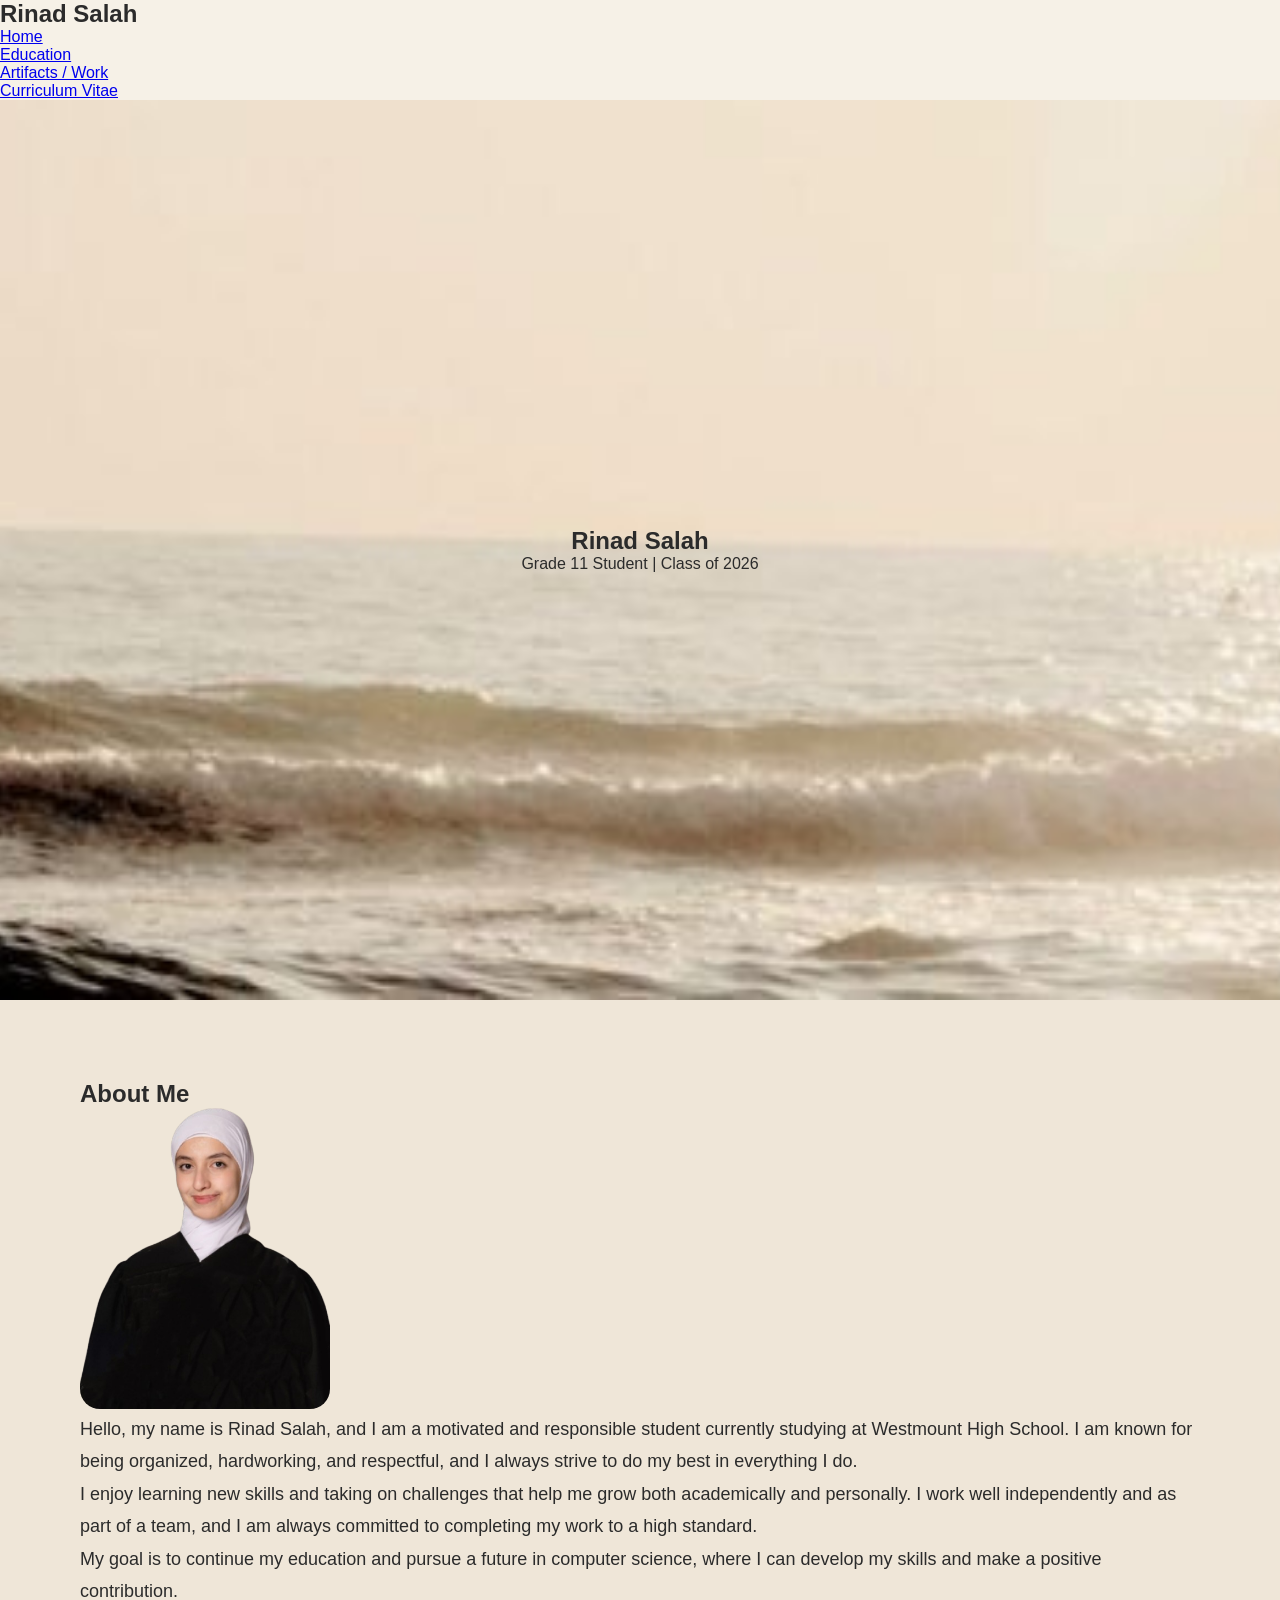
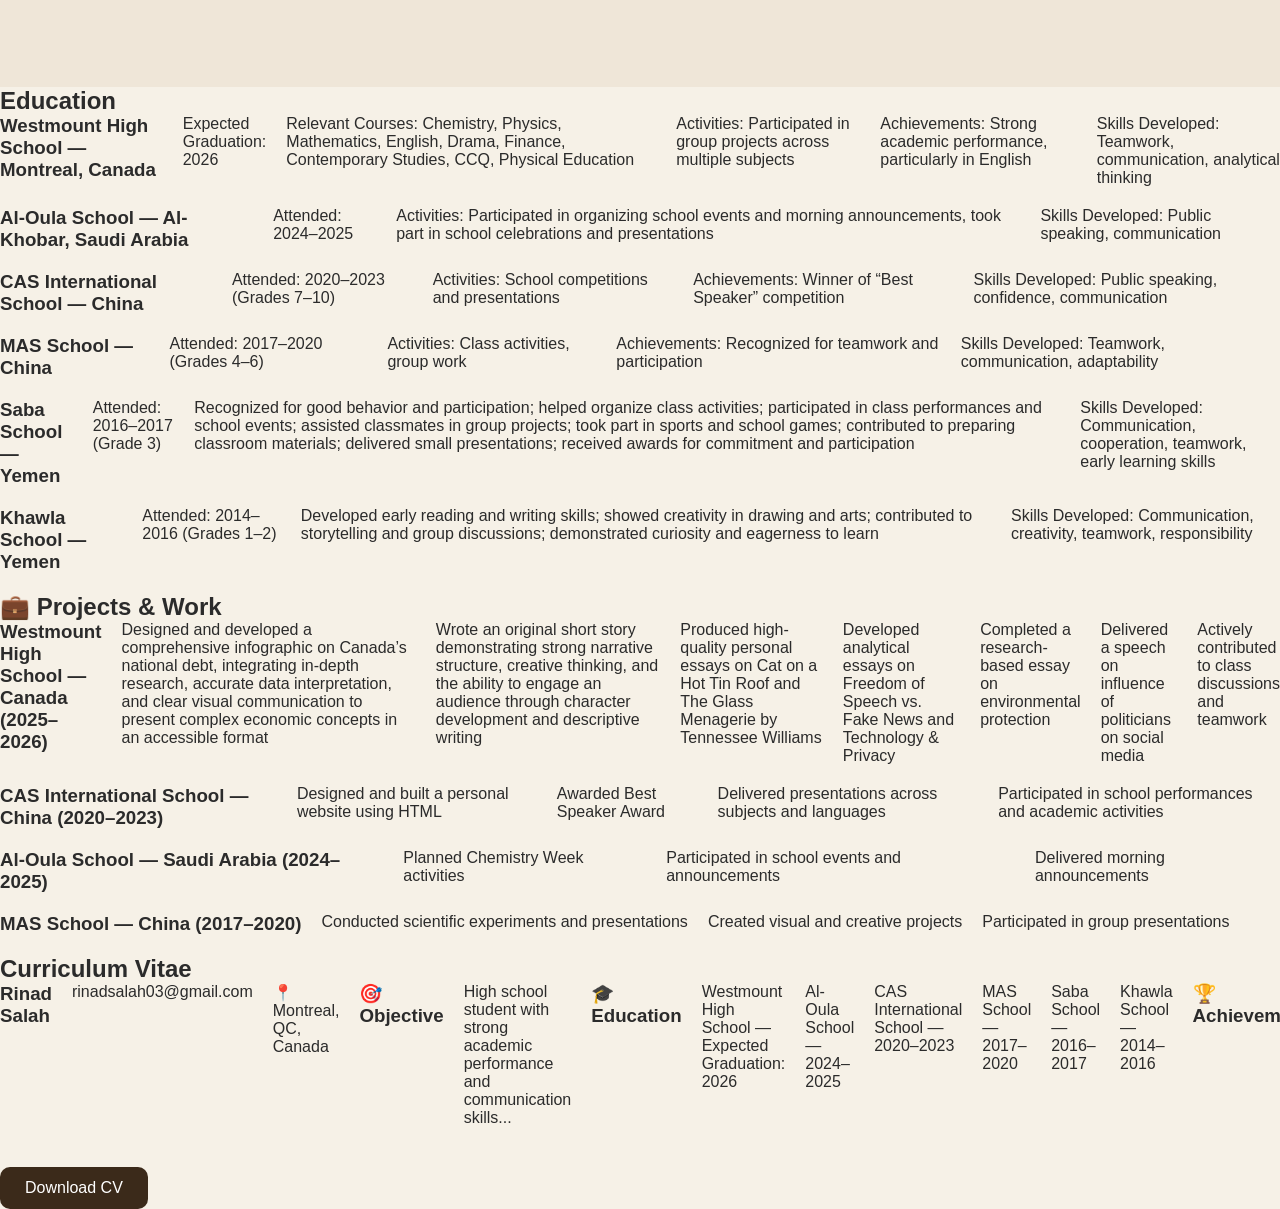
==== index.html @ b1559e82 "Update index.html" ====
<!DOCTYPE html>
<html lang="en">
<head>
<meta charset="UTF-8">
<meta name="viewport" content="width=device-width, initial-scale=1.0">
<title>Rinad Salah Portfolio</title>

<link rel="stylesheet" href="style.css">
<link href="https://unpkg.com/aos@2.3.1/dist/aos.css" rel="stylesheet">
</head>

<body>

<!-- NAV -->
<header class="nav">
<h2>Rinad Salah</h2>
<ul>
<li><a href="#home">Home</a></li>
<li><a href="#education">Education</a></li>
<li><a href="#work">Artifacts / Work</a></li>
<li><a href="#cv">Curriculum Vitae</a></li>
</ul>
</header>

<!-- HERO -->
<section id="home" class="hero">
<img src="banner.jpg" class="banner">

<div class="hero-text">
<h1>Rinad Salah</h1>
<p>Grade 11 Student | Class of 2026</p>
</div>
</section>

<!-- ABOUT -->
<section class="about" data-aos="fade-up">

<h2>About Me</h2>

<div class="about-box">

<img src="Mypic1.png" class="profile">

<div class="about-text">

<p>
Hello, my name is Rinad Salah, and I am a motivated and responsible student currently studying at Westmount High School. I am known for being organized, hardworking, and respectful, and I always strive to do my best in everything I do.
</p>

<p>
I enjoy learning new skills and taking on challenges that help me grow both academically and personally. I work well independently and as part of a team, and I am always committed to completing my work to a high standard.
</p>

<p>
My goal is to continue my education and pursue a future in computer science, where I can develop my skills and make a positive contribution.
</p>

</div>
</div>
</section>

<!-- EDUCATION (FULL CONTENT) -->
<section id="education" class="section" data-aos="fade-up">
<h2>Education</h2>

<div class="card">
<h3>Westmount High School — Montreal, Canada</h3>
<p>Expected Graduation: 2026</p>
<p>Relevant Courses: Chemistry, Physics, Mathematics, English, Drama, Finance, Contemporary Studies, CCQ, Physical Education</p>
<p>Activities: Participated in group projects across multiple subjects</p>
<p>Achievements: Strong academic performance, particularly in English</p>
<p>Skills Developed: Teamwork, communication, analytical thinking</p>
</div>

<div class="card">
<h3>Al-Oula School — Al-Khobar, Saudi Arabia</h3>
<p>Attended: 2024–2025</p>
<p>Activities: Participated in organizing school events and morning announcements, took part in school celebrations and presentations</p>
<p>Skills Developed: Public speaking, communication</p>
</div>

<div class="card">
<h3>CAS International School — China</h3>
<p>Attended: 2020–2023 (Grades 7–10)</p>
<p>Activities: School competitions and presentations</p>
<p>Achievements: Winner of “Best Speaker” competition</p>
<p>Skills Developed: Public speaking, confidence, communication</p>
</div>

<div class="card">
<h3>MAS School — China</h3>
<p>Attended: 2017–2020 (Grades 4–6)</p>
<p>Activities: Class activities, group work</p>
<p>Achievements: Recognized for teamwork and participation</p>
<p>Skills Developed: Teamwork, communication, adaptability</p>
</div>

<div class="card">
<h3>Saba School — Yemen</h3>
<p>Attended: 2016–2017 (Grade 3)</p>
<p>
Recognized for good behavior and participation; helped organize class activities; participated in class performances and school events; assisted classmates in group projects; took part in sports and school games; contributed to preparing classroom materials; delivered small presentations; received awards for commitment and participation
</p>
<p>Skills Developed: Communication, cooperation, teamwork, early learning skills</p>
</div>

<div class="card">
<h3>Khawla School — Yemen</h3>
<p>Attended: 2014–2016 (Grades 1–2)</p>
<p>
Developed early reading and writing skills; showed creativity in drawing and arts; contributed to storytelling and group discussions; demonstrated curiosity and eagerness to learn
</p>
<p>Skills Developed: Communication, creativity, teamwork, responsibility</p>
</div>

</section>

<!-- WORK (FULL CONTENT UNTOUCHED) -->
<section id="work" class="section" data-aos="fade-up">
<h2>💼 Projects & Work</h2>

<div class="card">

<h3>Westmount High School — Canada (2025–2026)</h3>
<p>Designed and developed a comprehensive infographic on Canada’s national debt, integrating in-depth research, accurate data interpretation, and clear visual communication to present complex economic concepts in an accessible format</p>
<p>Wrote an original short story demonstrating strong narrative structure, creative thinking, and the ability to engage an audience through character development and descriptive writing</p>
<p>Produced high-quality personal essays on Cat on a Hot Tin Roof and The Glass Menagerie by Tennessee Williams</p>
<p>Developed analytical essays on Freedom of Speech vs. Fake News and Technology & Privacy</p>
<p>Completed a research-based essay on environmental protection</p>
<p>Delivered a speech on influence of politicians on social media</p>
<p>Actively contributed to class discussions and teamwork</p>

</div>

<div class="card">

<h3>CAS International School — China (2020–2023)</h3>
<p>Designed and built a personal website using HTML</p>
<p>Awarded Best Speaker Award</p>
<p>Delivered presentations across subjects and languages</p>
<p>Participated in school performances and academic activities</p>

</div>

<div class="card">

<h3>Al-Oula School — Saudi Arabia (2024–2025)</h3>
<p>Planned Chemistry Week activities</p>
<p>Participated in school events and announcements</p>
<p>Delivered morning announcements</p>

</div>

<div class="card">

<h3>MAS School — China (2017–2020)</h3>
<p>Conducted scientific experiments and presentations</p>
<p>Created visual and creative projects</p>
<p>Participated in group presentations</p>

</div>

</section>

<!-- CV (FULL + NOT REMOVED ANYTHING) -->
<section id="cv" class="section" data-aos="fade-up">

<h2>Curriculum Vitae</h2>

<div class="card">

<h3>Rinad Salah</h3>
<p>rinadsalah03@gmail.com</p>
<p>📍 Montreal, QC, Canada</p>

<h3>🎯 Objective</h3>
<p>High school student with strong academic performance and communication skills...</p>

<h3>🎓 Education</h3>
<p>Westmount High School — Expected Graduation: 2026</p>
<p>Al-Oula School — 2024–2025</p>
<p>CAS International School — 2020–2023</p>
<p>MAS School — 2017–2020</p>
<p>Saba School — 2016–2017</p>
<p>Khawla School — 2014–2016</p>

<h3>🏆 Achievements</h3>
<p>Best Speaker Award</p>
<p>Strong academic performance</p>
<p>Accepted into Computer Science program</p>

<h3>💼 Experience & Projects</h3>
<p>Essay writing, website development, school involvement</p>

<h3>🛠 Skills</h3>
<p>Public speaking, writing, HTML, teamwork</p>

<h3>🌍 Languages</h3>
<p>Arabic, English, Chinese</p>

</div>

<a class="btn" href="CV.pdf" download>Download CV</a>

</section>

<script src="https://unpkg.com/aos@2.3.1/dist/aos.js"></script>
<script>AOS.init();</script>

</body>
</html>
---- style.css ----
*{
margin:0;
padding:0;
box-sizing:border-box;
font-family:Arial;
scroll-behavior:smooth;
}

body{
background:#f6f1e7;
color:#2b2b2b;
}

/* NAV */
.navbar{
position:fixed;
width:100%;
display:flex;
justify-content:space-between;
padding:15px 40px;
background:rgba(0,0,0,0.7);
color:white;
z-index:1000;
}

.navbar ul{
display:flex;
gap:25px;
list-style:none;
}

.navbar a{
color:white;
text-decoration:none;
transition:0.3s;
}

.navbar a:hover{
color:#e6c9a8;
}

/* HERO */
.hero{
height:100vh;
position:relative;
}

.banner{
width:100%;
height:100%;
object-fit:cover;
}

.hero-text{
position:absolute;
top:50%;
left:50%;
transform:translate(-50%,-50%);
text-align:center;
}

.name{
font-size:65px;
color:#3b2a1a;
}

/* ABOUT */
.about{
padding:80px;
background:#efe6d8;
}

.about-container{
display:flex;
gap:40px;
align-items:center;
}

.about-text{
line-height:1.8;
font-size:18px;
}

.profile{
width:250px;
border-radius:20px;
}

/* EDUCATION */
.education{
padding:80px;
background:#ffffff;
}

.card{
display:flex;
gap:20px;
margin-bottom:20px;
}

.card img{
width:140px;
}

/* WORK */
.work{
padding:80px;
background:#e7dccb;
}

.project{
background:white;
padding:20px;
margin-bottom:20px;
border-radius:15px;
transition:0.3s;
}

.project:hover{
transform:translateY(-5px);
}

.project a{
display:inline-block;
margin:10px 0;
padding:8px 15px;
background:#b89b7a;
color:white;
text-decoration:none;
border-radius:8px;
}

/* CV */
.cv{
padding:80px;
background:white;
text-align:center;
}

.btn{
display:inline-block;
margin-top:20px;
padding:12px 25px;
background:#3b2a1a;
color:white;
text-decoration:none;
border-radius:10px;
}
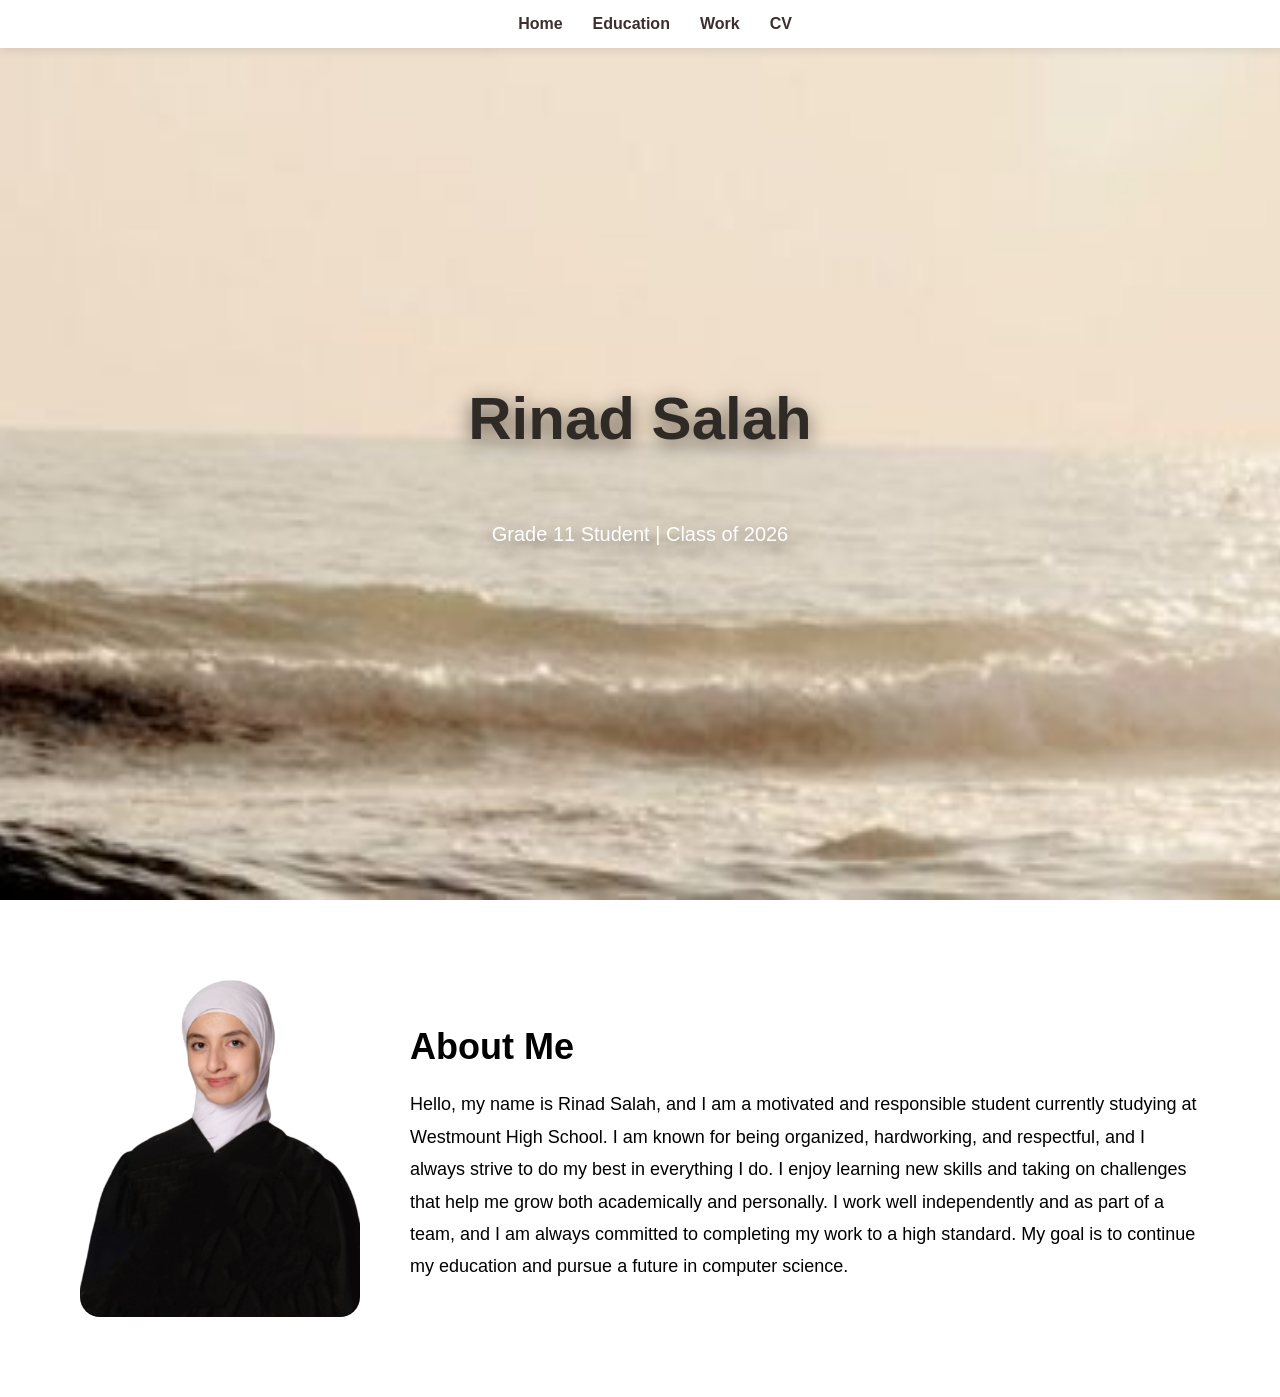
==== commit b5ec693c: "Update index.html" ====
--- a/index.html
+++ b/index.html
@@ -1,211 +1,37 @@
 <!DOCTYPE html>
-<html lang="en">
+<html>
 <head>
-<meta charset="UTF-8">
-<meta name="viewport" content="width=device-width, initial-scale=1.0">
-<title>Rinad Salah Portfolio</title>
-
 <link rel="stylesheet" href="style.css">
-<link href="https://unpkg.com/aos@2.3.1/dist/aos.css" rel="stylesheet">
 </head>
 
 <body>
 
-<!-- NAV -->
-<header class="nav">
-<h2>Rinad Salah</h2>
-<ul>
-<li><a href="#home">Home</a></li>
-<li><a href="#education">Education</a></li>
-<li><a href="#work">Artifacts / Work</a></li>
-<li><a href="#cv">Curriculum Vitae</a></li>
-</ul>
-</header>
+<nav>
+<a href="index.html">Home</a>
+<a href="education.html">Education</a>
+<a href="work.html">Work</a>
+<a href="cv.html">CV</a>
+</nav>
 
-<!-- HERO -->
-<section id="home" class="hero">
-<img src="banner.jpg" class="banner">
-
-<div class="hero-text">
+<section class="hero">
 <h1>Rinad Salah</h1>
 <p>Grade 11 Student | Class of 2026</p>
+</section>
+
+<section class="about">
+<img src="Mypic1.png">
+<div>
+<h2>About Me</h2>
+
+<p>
+Hello, my name is Rinad Salah, and I am a motivated and responsible student currently studying at Westmount High School. I am known for being organized, hardworking, and respectful, and I always strive to do my best in everything I do.
+
+I enjoy learning new skills and taking on challenges that help me grow both academically and personally. I work well independently and as part of a team, and I am always committed to completing my work to a high standard.
+
+My goal is to continue my education and pursue a future in computer science.
+</p>
 </div>
 </section>
 
-<!-- ABOUT -->
-<section class="about" data-aos="fade-up">
-
-<h2>About Me</h2>
-
-<div class="about-box">
-
-<img src="Mypic1.png" class="profile">
-
-<div class="about-text">
-
-<p>
-Hello, my name is Rinad Salah, and I am a motivated and responsible student currently studying at Westmount High School. I am known for being organized, hardworking, and respectful, and I always strive to do my best in everything I do.
-</p>
-
-<p>
-I enjoy learning new skills and taking on challenges that help me grow both academically and personally. I work well independently and as part of a team, and I am always committed to completing my work to a high standard.
-</p>
-
-<p>
-My goal is to continue my education and pursue a future in computer science, where I can develop my skills and make a positive contribution.
-</p>
-
-</div>
-</div>
-</section>
-
-<!-- EDUCATION (FULL CONTENT) -->
-<section id="education" class="section" data-aos="fade-up">
-<h2>Education</h2>
-
-<div class="card">
-<h3>Westmount High School — Montreal, Canada</h3>
-<p>Expected Graduation: 2026</p>
-<p>Relevant Courses: Chemistry, Physics, Mathematics, English, Drama, Finance, Contemporary Studies, CCQ, Physical Education</p>
-<p>Activities: Participated in group projects across multiple subjects</p>
-<p>Achievements: Strong academic performance, particularly in English</p>
-<p>Skills Developed: Teamwork, communication, analytical thinking</p>
-</div>
-
-<div class="card">
-<h3>Al-Oula School — Al-Khobar, Saudi Arabia</h3>
-<p>Attended: 2024–2025</p>
-<p>Activities: Participated in organizing school events and morning announcements, took part in school celebrations and presentations</p>
-<p>Skills Developed: Public speaking, communication</p>
-</div>
-
-<div class="card">
-<h3>CAS International School — China</h3>
-<p>Attended: 2020–2023 (Grades 7–10)</p>
-<p>Activities: School competitions and presentations</p>
-<p>Achievements: Winner of “Best Speaker” competition</p>
-<p>Skills Developed: Public speaking, confidence, communication</p>
-</div>
-
-<div class="card">
-<h3>MAS School — China</h3>
-<p>Attended: 2017–2020 (Grades 4–6)</p>
-<p>Activities: Class activities, group work</p>
-<p>Achievements: Recognized for teamwork and participation</p>
-<p>Skills Developed: Teamwork, communication, adaptability</p>
-</div>
-
-<div class="card">
-<h3>Saba School — Yemen</h3>
-<p>Attended: 2016–2017 (Grade 3)</p>
-<p>
-Recognized for good behavior and participation; helped organize class activities; participated in class performances and school events; assisted classmates in group projects; took part in sports and school games; contributed to preparing classroom materials; delivered small presentations; received awards for commitment and participation
-</p>
-<p>Skills Developed: Communication, cooperation, teamwork, early learning skills</p>
-</div>
-
-<div class="card">
-<h3>Khawla School — Yemen</h3>
-<p>Attended: 2014–2016 (Grades 1–2)</p>
-<p>
-Developed early reading and writing skills; showed creativity in drawing and arts; contributed to storytelling and group discussions; demonstrated curiosity and eagerness to learn
-</p>
-<p>Skills Developed: Communication, creativity, teamwork, responsibility</p>
-</div>
-
-</section>
-
-<!-- WORK (FULL CONTENT UNTOUCHED) -->
-<section id="work" class="section" data-aos="fade-up">
-<h2>💼 Projects & Work</h2>
-
-<div class="card">
-
-<h3>Westmount High School — Canada (2025–2026)</h3>
-<p>Designed and developed a comprehensive infographic on Canada’s national debt, integrating in-depth research, accurate data interpretation, and clear visual communication to present complex economic concepts in an accessible format</p>
-<p>Wrote an original short story demonstrating strong narrative structure, creative thinking, and the ability to engage an audience through character development and descriptive writing</p>
-<p>Produced high-quality personal essays on Cat on a Hot Tin Roof and The Glass Menagerie by Tennessee Williams</p>
-<p>Developed analytical essays on Freedom of Speech vs. Fake News and Technology & Privacy</p>
-<p>Completed a research-based essay on environmental protection</p>
-<p>Delivered a speech on influence of politicians on social media</p>
-<p>Actively contributed to class discussions and teamwork</p>
-
-</div>
-
-<div class="card">
-
-<h3>CAS International School — China (2020–2023)</h3>
-<p>Designed and built a personal website using HTML</p>
-<p>Awarded Best Speaker Award</p>
-<p>Delivered presentations across subjects and languages</p>
-<p>Participated in school performances and academic activities</p>
-
-</div>
-
-<div class="card">
-
-<h3>Al-Oula School — Saudi Arabia (2024–2025)</h3>
-<p>Planned Chemistry Week activities</p>
-<p>Participated in school events and announcements</p>
-<p>Delivered morning announcements</p>
-
-</div>
-
-<div class="card">
-
-<h3>MAS School — China (2017–2020)</h3>
-<p>Conducted scientific experiments and presentations</p>
-<p>Created visual and creative projects</p>
-<p>Participated in group presentations</p>
-
-</div>
-
-</section>
-
-<!-- CV (FULL + NOT REMOVED ANYTHING) -->
-<section id="cv" class="section" data-aos="fade-up">
-
-<h2>Curriculum Vitae</h2>
-
-<div class="card">
-
-<h3>Rinad Salah</h3>
-<p>rinadsalah03@gmail.com</p>
-<p>📍 Montreal, QC, Canada</p>
-
-<h3>🎯 Objective</h3>
-<p>High school student with strong academic performance and communication skills...</p>
-
-<h3>🎓 Education</h3>
-<p>Westmount High School — Expected Graduation: 2026</p>
-<p>Al-Oula School — 2024–2025</p>
-<p>CAS International School — 2020–2023</p>
-<p>MAS School — 2017–2020</p>
-<p>Saba School — 2016–2017</p>
-<p>Khawla School — 2014–2016</p>
-
-<h3>🏆 Achievements</h3>
-<p>Best Speaker Award</p>
-<p>Strong academic performance</p>
-<p>Accepted into Computer Science program</p>
-
-<h3>💼 Experience & Projects</h3>
-<p>Essay writing, website development, school involvement</p>
-
-<h3>🛠 Skills</h3>
-<p>Public speaking, writing, HTML, teamwork</p>
-
-<h3>🌍 Languages</h3>
-<p>Arabic, English, Chinese</p>
-
-</div>
-
-<a class="btn" href="CV.pdf" download>Download CV</a>
-
-</section>
-
-<script src="https://unpkg.com/aos@2.3.1/dist/aos.js"></script>
-<script>AOS.init();</script>
-
 </body>
 </html>
--- a/style.css
+++ b/style.css
@@ -1,148 +1,145 @@
-*{
+body{
 margin:0;
-padding:0;
-box-sizing:border-box;
-font-family:Arial;
+font-family:Poppins, sans-serif;
 scroll-behavior:smooth;
-}
-
-body{
-background:#f6f1e7;
-color:#2b2b2b;
+background:#f8f3ea;
 }
 
 /* NAV */
-.navbar{
+nav{
 position:fixed;
+top:0;
 width:100%;
 display:flex;
-justify-content:space-between;
-padding:15px 40px;
-background:rgba(0,0,0,0.7);
-color:white;
+justify-content:center;
+gap:30px;
+padding:15px;
+background:white;
+box-shadow:0 2px 10px rgba(0,0,0,0.1);
 z-index:1000;
 }
 
-.navbar ul{
-display:flex;
-gap:25px;
-list-style:none;
+nav a{
+text-decoration:none;
+color:#3b2f2f;
+font-weight:600;
 }
 
-.navbar a{
-color:white;
-text-decoration:none;
-transition:0.3s;
+/* HEADINGS */
+h1{
+font-size:60px;
+font-weight:800;
+color:#2f2a26;
+text-align:center;
 }
 
-.navbar a:hover{
-color:#e6c9a8;
+h2{
+font-size:36px;
+font-weight:800;
+margin-bottom:20px;
 }
 
 /* HERO */
 .hero{
 height:100vh;
-position:relative;
+background:url("banner.jpg") center/cover no-repeat;
+display:flex;
+align-items:center;
+justify-content:center;
+flex-direction:column;
+color:white;
+text-shadow:0 5px 20px rgba(0,0,0,0.6);
 }
 
-.banner{
-width:100%;
-height:100%;
-object-fit:cover;
-}
-
-.hero-text{
-position:absolute;
-top:50%;
-left:50%;
-transform:translate(-50%,-50%);
+.hero p{
+font-size:20px;
 text-align:center;
-}
-
-.name{
-font-size:65px;
-color:#3b2a1a;
 }
 
 /* ABOUT */
 .about{
 padding:80px;
-background:#efe6d8;
+display:flex;
+gap:50px;
+align-items:center;
+background:#fff;
 }
 
-.about-container{
-display:flex;
-gap:40px;
-align-items:center;
-}
-
-.about-text{
-line-height:1.8;
-font-size:18px;
-}
-
-.profile{
-width:250px;
+.about img{
+width:280px;
 border-radius:20px;
 }
 
+.about p{
+font-size:18px;
+line-height:1.8;
+}
+
+/* SECTIONS */
+.section{
+padding:120px 80px;
+}
+
+.beige{background:#f3e9dc;}
+.sand{background:#e7d8c9;}
+.white{background:#ffffff;}
+
 /* EDUCATION */
-.education{
-padding:80px;
-background:#ffffff;
+.school{
+background:white;
+padding:20px;
+margin:20px 0;
+border-radius:15px;
+box-shadow:0 5px 15px rgba(0,0,0,0.05);
+}
+
+.school h3{
+font-weight:800;
+}
+
+/* WORK CARDS */
+.grid{
+display:grid;
+grid-template-columns:repeat(auto-fit,minmax(300px,1fr));
+gap:25px;
 }
 
 .card{
-display:flex;
-gap:20px;
-margin-bottom:20px;
+background:white;
+padding:20px;
+border-radius:15px;
+box-shadow:0 5px 15px rgba(0,0,0,0.08);
 }
 
-.card img{
-width:140px;
+.card h3{
+font-weight:800;
 }
 
-/* WORK */
-.work{
-padding:80px;
-background:#e7dccb;
-}
-
-.project{
-background:white;
-padding:20px;
-margin-bottom:20px;
-border-radius:15px;
-transition:0.3s;
-}
-
-.project:hover{
-transform:translateY(-5px);
-}
-
-.project a{
+.card a{
 display:inline-block;
-margin:10px 0;
-padding:8px 15px;
-background:#b89b7a;
+margin-top:10px;
+padding:10px 15px;
+background:#3b2f2f;
 color:white;
+border-radius:8px;
 text-decoration:none;
-border-radius:8px;
 }
 
 /* CV */
-.cv{
-padding:80px;
+.cv-box{
 background:white;
-text-align:center;
+padding:40px;
+border-radius:20px;
+line-height:1.8;
 }
 
 .btn{
 display:inline-block;
 margin-top:20px;
-padding:12px 25px;
-background:#3b2a1a;
+padding:12px 20px;
+background:#3b2f2f;
 color:white;
 text-decoration:none;
 border-radius:10px;
+font-weight:700;
 }
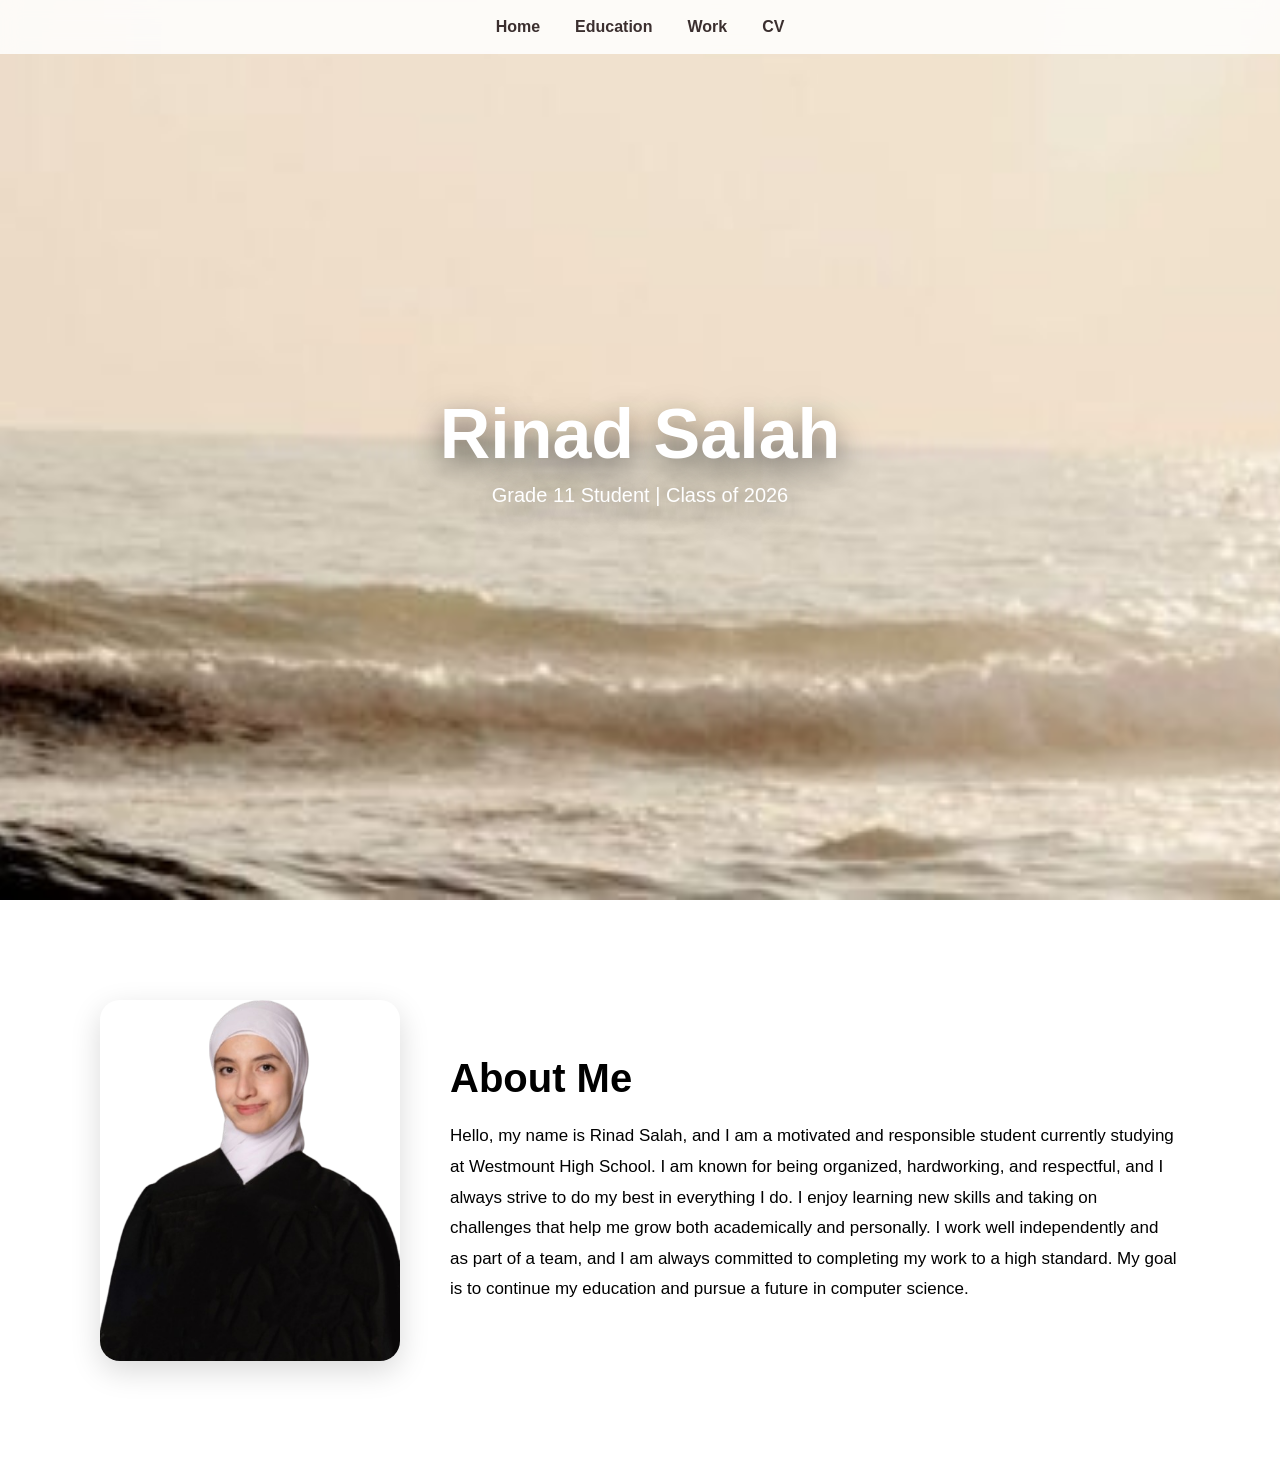
==== commit 229a488a: "Update index.html" ====
--- a/index.html
+++ b/index.html
@@ -1,11 +1,15 @@
 <!DOCTYPE html>
-<html>
+<html lang="en">
 <head>
+<meta charset="UTF-8">
+<meta name="viewport" content="width=device-width, initial-scale=1.0">
+<title>Rinad Portfolio</title>
 <link rel="stylesheet" href="style.css">
 </head>
 
 <body>
 
+<!-- NAV -->
 <nav>
 <a href="index.html">Home</a>
 <a href="education.html">Education</a>
@@ -13,16 +17,18 @@
 <a href="cv.html">CV</a>
 </nav>
 
+<!-- HERO -->
 <section class="hero">
 <h1>Rinad Salah</h1>
 <p>Grade 11 Student | Class of 2026</p>
 </section>
 
+<!-- ABOUT -->
 <section class="about">
-<img src="Mypic1.png">
+<img src="Mypic1.png" alt="My Photo">
+
 <div>
 <h2>About Me</h2>
-
 <p>
 Hello, my name is Rinad Salah, and I am a motivated and responsible student currently studying at Westmount High School. I am known for being organized, hardworking, and respectful, and I always strive to do my best in everything I do.
 
--- a/style.css
+++ b/style.css
@@ -1,8 +1,20 @@
+*{
+margin:0;
+padding:0;
+box-sizing:border-box;
+font-family:Poppins, sans-serif;
+}
+
 body{
-margin:0;
-font-family:Poppins, sans-serif;
-scroll-behavior:smooth;
 background:#f8f3ea;
+overflow-x:hidden;
+animation:fadePage 0.8s ease;
+}
+
+/* PAGE FADE */
+@keyframes fadePage{
+from{opacity:0; transform:translateY(10px);}
+to{opacity:1; transform:translateY(0);}
 }
 
 /* NAV */
@@ -12,31 +24,34 @@
 width:100%;
 display:flex;
 justify-content:center;
-gap:30px;
-padding:15px;
-background:white;
-box-shadow:0 2px 10px rgba(0,0,0,0.1);
+gap:35px;
+padding:18px;
+background:rgba(255,255,255,0.85);
+backdrop-filter:blur(10px);
 z-index:1000;
+transition:0.3s;
 }
 
 nav a{
 text-decoration:none;
 color:#3b2f2f;
 font-weight:600;
-}
-
-/* HEADINGS */
-h1{
-font-size:60px;
-font-weight:800;
-color:#2f2a26;
-text-align:center;
-}
-
-h2{
-font-size:36px;
-font-weight:800;
-margin-bottom:20px;
+position:relative;
+}
+
+nav a::after{
+content:"";
+position:absolute;
+left:0;
+bottom:-5px;
+width:0%;
+height:2px;
+background:#3b2f2f;
+transition:0.3s;
+}
+
+nav a:hover::after{
+width:100%;
 }
 
 /* HERO */
@@ -44,35 +59,56 @@
 height:100vh;
 background:url("banner.jpg") center/cover no-repeat;
 display:flex;
+flex-direction:column;
+justify-content:center;
 align-items:center;
-justify-content:center;
-flex-direction:column;
+text-align:center;
 color:white;
-text-shadow:0 5px 20px rgba(0,0,0,0.6);
+text-shadow:0 10px 30px rgba(0,0,0,0.6);
+}
+
+.hero h1{
+font-size:70px;
+font-weight:900;
+animation:pop 1s ease;
 }
 
 .hero p{
 font-size:20px;
-text-align:center;
+margin-top:10px;
+opacity:0;
+animation:fadeUp 1.2s ease forwards;
+animation-delay:0.3s;
 }
 
 /* ABOUT */
 .about{
-padding:80px;
+padding:100px;
 display:flex;
 gap:50px;
 align-items:center;
-background:#fff;
+background:white;
 }
 
 .about img{
-width:280px;
+width:300px;
 border-radius:20px;
+box-shadow:0 10px 30px rgba(0,0,0,0.15);
+transition:0.4s;
+}
+
+.about img:hover{
+transform:scale(1.05);
+}
+
+.about h2{
+font-size:40px;
+margin-bottom:20px;
 }
 
 .about p{
-font-size:18px;
 line-height:1.8;
+font-size:17px;
 }
 
 /* SECTIONS */
@@ -84,62 +120,229 @@
 .sand{background:#e7d8c9;}
 .white{background:#ffffff;}
 
-/* EDUCATION */
+/* EDUCATION CARDS */
 .school{
 background:white;
-padding:20px;
+padding:25px;
 margin:20px 0;
-border-radius:15px;
-box-shadow:0 5px 15px rgba(0,0,0,0.05);
-}
-
-.school h3{
-font-weight:800;
-}
-
-/* WORK CARDS */
+border-radius:18px;
+box-shadow:0 10px 25px rgba(0,0,0,0.08);
+transition:0.4s;
+}
+
+.school:hover{
+transform:translateY(-5px);
+}
+
+/* WORK */
 .grid{
 display:grid;
-grid-template-columns:repeat(auto-fit,minmax(300px,1fr));
+grid-template-columns:repeat(auto-fit,minmax(280px,1fr));
 gap:25px;
 }
 
 .card{
 background:white;
 padding:20px;
-border-radius:15px;
-box-shadow:0 5px 15px rgba(0,0,0,0.08);
-}
-
-.card h3{
-font-weight:800;
+border-radius:18px;
+box-shadow:0 10px 25px rgba(0,0,0,0.08);
+transition:0.4s;
+}
+
+.card:hover{
+transform:translateY(-8px);
 }
 
 .card a{
 display:inline-block;
-margin-top:10px;
+margin-top:12px;
 padding:10px 15px;
 background:#3b2f2f;
 color:white;
-border-radius:8px;
+border-radius:10px;
 text-decoration:none;
-}
-
-/* CV */
-.cv-box{
-background:white;
-padding:40px;
-border-radius:20px;
-line-height:1.8;
-}
-
+transition:0.3s;
+}
+
+.card a:hover{
+background:#5a4742;
+transform:scale(1.05);
+}
+
+/* CV BUTTON */
 .btn{
 display:inline-block;
-margin-top:20px;
-padding:12px 20px;
+margin-top:25px;
+padding:12px 22px;
 background:#3b2f2f;
 color:white;
+border-radius:12px;
 text-decoration:none;
-border-radius:10px;
 font-weight:700;
-}
+transition:0.3s;
+}
+
+.btn:hover{
+transform:scale(1.08);
+background:#5a4742;
+}
+
+/* ANIMATIONS */
+@keyframes fadeUp{
+from{opacity:0; transform:translateY(20px);}
+to{opacity:1; transform:translateY(0);}
+}
+
+@keyframes pop{
+from{transform:scale(0.8); opacity:0;}
+to{transform:scale(1); opacity:1;}
+}
+
+/* SCROLL SMOOTH EFFECT */
+html{
+scroll-behavior:smooth;
+}
+.education-section{
+  padding: 80px 10%;
+  background: linear-gradient(135deg, #f7f1e3, #fffaf3);
+  font-family: "Poppins", sans-serif;
+}
+
+/* Title */
+.edu-title{
+  text-align: center;
+  margin-bottom: 50px;
+}
+
+.edu-title h2{
+  font-size: 42px;
+  color: #3b2f2f;
+  font-weight: 800;
+}
+
+.edu-title p{
+  color: #6b5b53;
+}
+
+/* Card base */
+.edu-card{
+  background: #ffffff;
+  border-radius: 18px;
+  padding: 20px;
+  margin: 25px 0;
+  box-shadow: 0 10px 30px rgba(0,0,0,0.08);
+  transition: 0.4s ease;
+}
+
+.edu-card:hover{
+  transform: translateY(-5px);
+}
+
+/* Highlight current school */
+.edu-card.highlight{
+  display: flex;
+  gap: 20px;
+  border-left: 6px solid #a67c52;
+  background: #fff7ec;
+}
+
+/* Image */
+.edu-img img{
+  width: 180px;
+  height: 180px;
+  object-fit: cover;
+  border-radius: 14px;
+  border: 3px solid #a67c52;
+}
+
+/* Text */
+.edu-content h3,
+.edu-card h3{
+  font-size: 20px;
+  font-weight: 800;
+  color: #2f2a26;
+}
+
+.edu-card h4{
+  color: #8a6f5a;
+  margin-bottom: 10px;
+}
+
+/* Timeline spacing */
+.timeline{
+  margin-top: 40px;
+  padding-left: 20px;
+  border-left: 3px solid #d8c3a5;
+}
+
+/* Animation */
+.education-section{
+  animation: fadeUp 1s ease;
+}
+
+@keyframes fadeUp{
+  from {opacity: 0; transform: translateY(30px);}
+  to {opacity: 1; transform: translateY(0);}
+}
+
+/* ===== EDUCATION MODERN SECTION (ADD ONLY) ===== */
+
+.education-section{
+  padding: 80px 10%;
+  background: linear-gradient(135deg, #f7f1e3, #fffaf3);
+  font-family: "Poppins", sans-serif;
+}
+
+.edu-title{
+  text-align: center;
+  margin-bottom: 50px;
+}
+
+.edu-title h2{
+  font-size: 42px;
+  color: #3b2f2f;
+  font-weight: 800;
+}
+
+.edu-title p{
+  color: #6b5b53;
+}
+
+.edu-card{
+  background: #ffffff;
+  border-radius: 18px;
+  padding: 20px;
+  margin: 25px 0;
+  box-shadow: 0 10px 30px rgba(0,0,0,0.08);
+  transition: 0.4s ease;
+}
+
+.edu-card:hover{
+  transform: translateY(-5px);
+}
+
+.edu-card.highlight{
+  display: flex;
+  gap: 20px;
+  border-left: 6px solid #a67c52;
+  background: #fff7ec;
+}
+
+.edu-img img{
+  width: 180px;
+  height: 180px;
+  object-fit: cover;
+  border-radius: 14px;
+  border: 3px solid #a67c52;
+}
+
+.edu-card h3{
+  font-size: 20px;
+  font-weight: 800;
+  color: #2f2a26;
+}
+
+.edu-card h4{
+  color: #8a6f5a;
+  margin-bottom: 10px;
+}
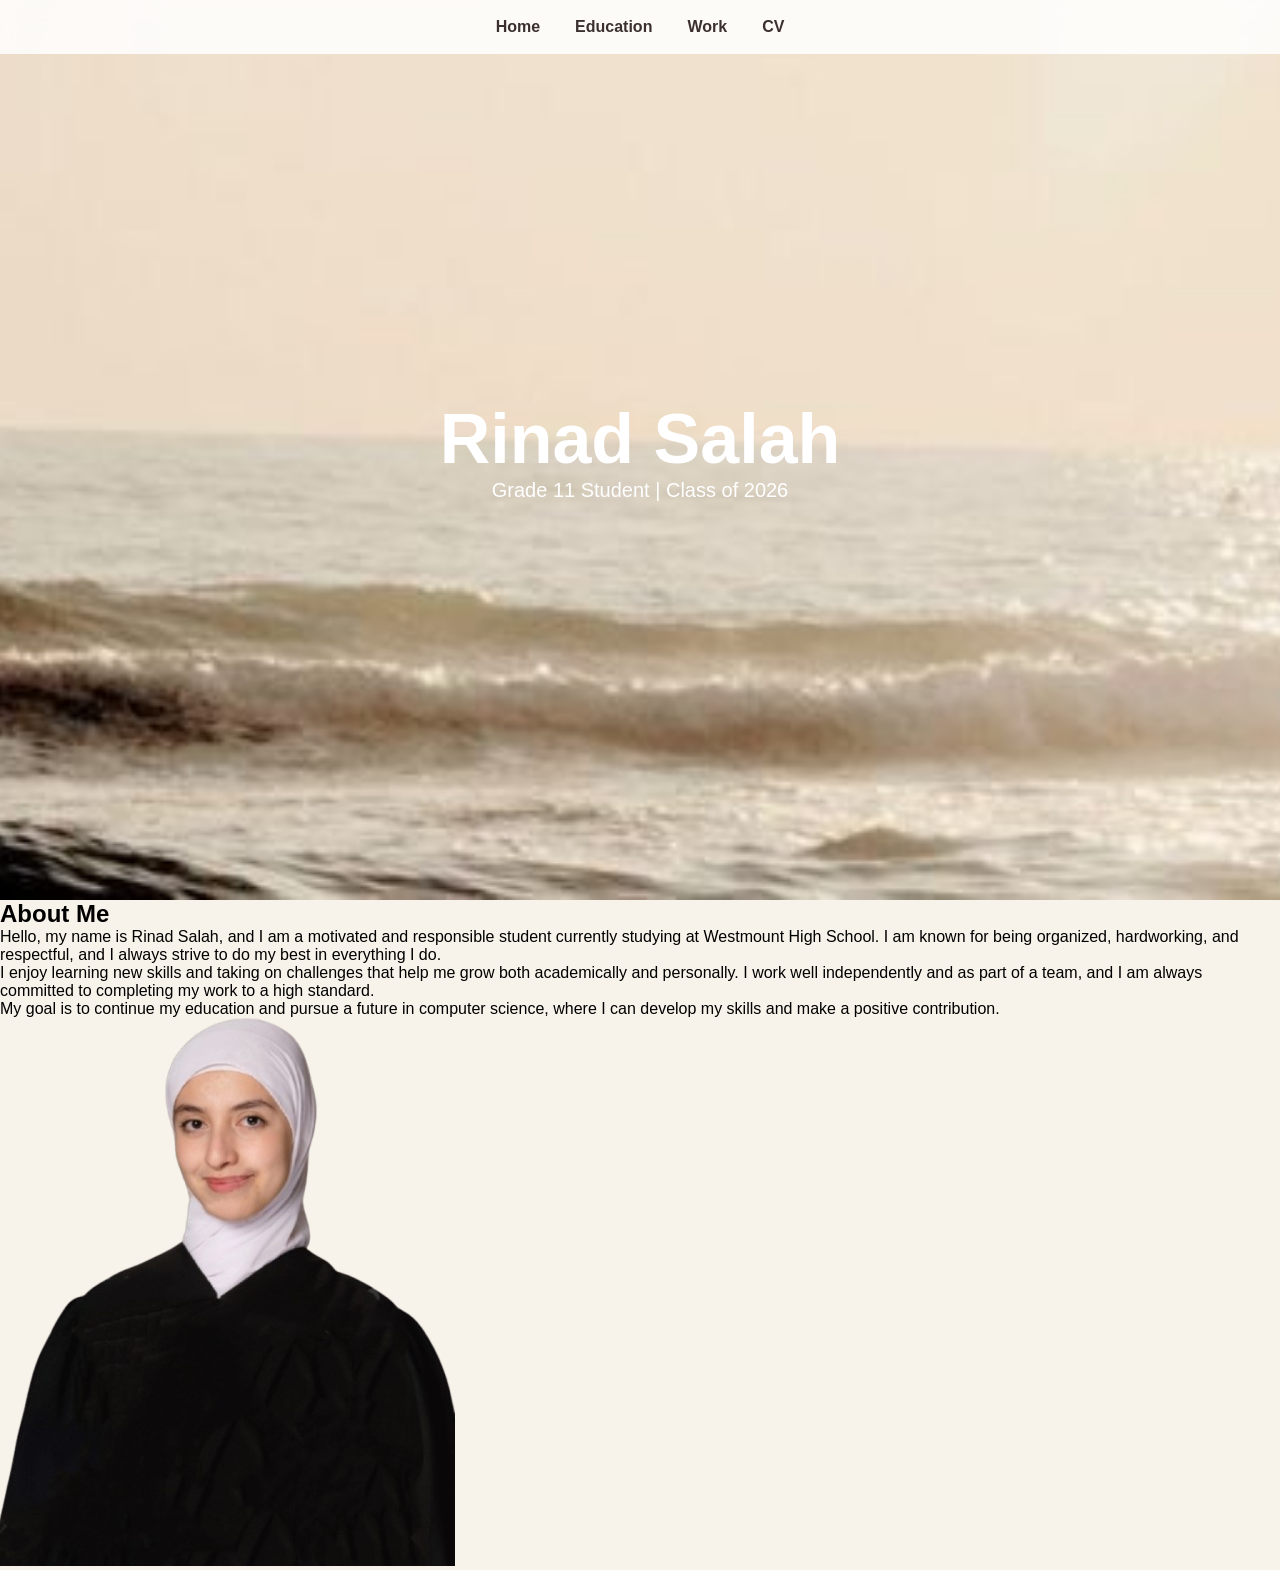
==== commit 6a162927: "Update index.html" ====
--- a/index.html
+++ b/index.html
@@ -24,19 +24,31 @@
 </section>
 
 <!-- ABOUT -->
-<section class="about">
-<img src="Mypic1.png" alt="My Photo">
+<section class="home-about">
 
-<div>
+<!-- TEXT LEFT -->
+<div class="home-text">
 <h2>About Me</h2>
+
 <p>
 Hello, my name is Rinad Salah, and I am a motivated and responsible student currently studying at Westmount High School. I am known for being organized, hardworking, and respectful, and I always strive to do my best in everything I do.
+</p>
 
+<p>
 I enjoy learning new skills and taking on challenges that help me grow both academically and personally. I work well independently and as part of a team, and I am always committed to completing my work to a high standard.
+</p>
 
-My goal is to continue my education and pursue a future in computer science.
+<p>
+My goal is to continue my education and pursue a future in computer science, where I can develop my skills and make a positive contribution.
 </p>
+
 </div>
+
+<!-- IMAGE RIGHT -->
+<div class="home-image">
+<img src="Mypic1.png" alt="My Photo">
+</div>
+
 </section>
 
 </body>
--- a/style.css
+++ b/style.css
@@ -8,13 +8,6 @@
 body{
 background:#f8f3ea;
 overflow-x:hidden;
-animation:fadePage 0.8s ease;
-}
-
-/* PAGE FADE */
-@keyframes fadePage{
-from{opacity:0; transform:translateY(10px);}
-to{opacity:1; transform:translateY(0);}
 }
 
 /* NAV */
@@ -29,29 +22,12 @@
 background:rgba(255,255,255,0.85);
 backdrop-filter:blur(10px);
 z-index:1000;
-transition:0.3s;
 }
 
 nav a{
 text-decoration:none;
 color:#3b2f2f;
 font-weight:600;
-position:relative;
-}
-
-nav a::after{
-content:"";
-position:absolute;
-left:0;
-bottom:-5px;
-width:0%;
-height:2px;
-background:#3b2f2f;
-transition:0.3s;
-}
-
-nav a:hover::after{
-width:100%;
 }
 
 /* HERO */
@@ -64,21 +40,15 @@
 align-items:center;
 text-align:center;
 color:white;
-text-shadow:0 10px 30px rgba(0,0,0,0.6);
 }
 
 .hero h1{
 font-size:70px;
 font-weight:900;
-animation:pop 1s ease;
 }
 
 .hero p{
 font-size:20px;
-margin-top:10px;
-opacity:0;
-animation:fadeUp 1.2s ease forwards;
-animation-delay:0.3s;
 }
 
 /* ABOUT */
@@ -93,12 +63,6 @@
 .about img{
 width:300px;
 border-radius:20px;
-box-shadow:0 10px 30px rgba(0,0,0,0.15);
-transition:0.4s;
-}
-
-.about img:hover{
-transform:scale(1.05);
 }
 
 .about h2{
@@ -117,232 +81,34 @@
 }
 
 .beige{background:#f3e9dc;}
-.sand{background:#e7d8c9;}
-.white{background:#ffffff;}
 
-/* EDUCATION CARDS */
-.school{
+/* EDUCATION */
+.edu-card{
 background:white;
-padding:25px;
+padding:20px;
 margin:20px 0;
-border-radius:18px;
-box-shadow:0 10px 25px rgba(0,0,0,0.08);
-transition:0.4s;
+border-radius:15px;
 }
 
-.school:hover{
-transform:translateY(-5px);
-}
-
-/* WORK */
+/* WORK CARDS */
 .grid{
 display:grid;
 grid-template-columns:repeat(auto-fit,minmax(280px,1fr));
-gap:25px;
+gap:20px;
 }
 
 .card{
 background:white;
 padding:20px;
-border-radius:18px;
-box-shadow:0 10px 25px rgba(0,0,0,0.08);
-transition:0.4s;
-}
-
-.card:hover{
-transform:translateY(-8px);
-}
-
-.card a{
-display:inline-block;
-margin-top:12px;
-padding:10px 15px;
-background:#3b2f2f;
-color:white;
-border-radius:10px;
-text-decoration:none;
-transition:0.3s;
-}
-
-.card a:hover{
-background:#5a4742;
-transform:scale(1.05);
+border-radius:15px;
 }
 
 /* CV BUTTON */
 .btn{
 display:inline-block;
-margin-top:25px;
-padding:12px 22px;
+padding:12px 20px;
 background:#3b2f2f;
 color:white;
-border-radius:12px;
+border-radius:10px;
 text-decoration:none;
-font-weight:700;
-transition:0.3s;
 }
-
-.btn:hover{
-transform:scale(1.08);
-background:#5a4742;
-}
-
-/* ANIMATIONS */
-@keyframes fadeUp{
-from{opacity:0; transform:translateY(20px);}
-to{opacity:1; transform:translateY(0);}
-}
-
-@keyframes pop{
-from{transform:scale(0.8); opacity:0;}
-to{transform:scale(1); opacity:1;}
-}
-
-/* SCROLL SMOOTH EFFECT */
-html{
-scroll-behavior:smooth;
-}
-.education-section{
-  padding: 80px 10%;
-  background: linear-gradient(135deg, #f7f1e3, #fffaf3);
-  font-family: "Poppins", sans-serif;
-}
-
-/* Title */
-.edu-title{
-  text-align: center;
-  margin-bottom: 50px;
-}
-
-.edu-title h2{
-  font-size: 42px;
-  color: #3b2f2f;
-  font-weight: 800;
-}
-
-.edu-title p{
-  color: #6b5b53;
-}
-
-/* Card base */
-.edu-card{
-  background: #ffffff;
-  border-radius: 18px;
-  padding: 20px;
-  margin: 25px 0;
-  box-shadow: 0 10px 30px rgba(0,0,0,0.08);
-  transition: 0.4s ease;
-}
-
-.edu-card:hover{
-  transform: translateY(-5px);
-}
-
-/* Highlight current school */
-.edu-card.highlight{
-  display: flex;
-  gap: 20px;
-  border-left: 6px solid #a67c52;
-  background: #fff7ec;
-}
-
-/* Image */
-.edu-img img{
-  width: 180px;
-  height: 180px;
-  object-fit: cover;
-  border-radius: 14px;
-  border: 3px solid #a67c52;
-}
-
-/* Text */
-.edu-content h3,
-.edu-card h3{
-  font-size: 20px;
-  font-weight: 800;
-  color: #2f2a26;
-}
-
-.edu-card h4{
-  color: #8a6f5a;
-  margin-bottom: 10px;
-}
-
-/* Timeline spacing */
-.timeline{
-  margin-top: 40px;
-  padding-left: 20px;
-  border-left: 3px solid #d8c3a5;
-}
-
-/* Animation */
-.education-section{
-  animation: fadeUp 1s ease;
-}
-
-@keyframes fadeUp{
-  from {opacity: 0; transform: translateY(30px);}
-  to {opacity: 1; transform: translateY(0);}
-}
-
-/* ===== EDUCATION MODERN SECTION (ADD ONLY) ===== */
-
-.education-section{
-  padding: 80px 10%;
-  background: linear-gradient(135deg, #f7f1e3, #fffaf3);
-  font-family: "Poppins", sans-serif;
-}
-
-.edu-title{
-  text-align: center;
-  margin-bottom: 50px;
-}
-
-.edu-title h2{
-  font-size: 42px;
-  color: #3b2f2f;
-  font-weight: 800;
-}
-
-.edu-title p{
-  color: #6b5b53;
-}
-
-.edu-card{
-  background: #ffffff;
-  border-radius: 18px;
-  padding: 20px;
-  margin: 25px 0;
-  box-shadow: 0 10px 30px rgba(0,0,0,0.08);
-  transition: 0.4s ease;
-}
-
-.edu-card:hover{
-  transform: translateY(-5px);
-}
-
-.edu-card.highlight{
-  display: flex;
-  gap: 20px;
-  border-left: 6px solid #a67c52;
-  background: #fff7ec;
-}
-
-.edu-img img{
-  width: 180px;
-  height: 180px;
-  object-fit: cover;
-  border-radius: 14px;
-  border: 3px solid #a67c52;
-}
-
-.edu-card h3{
-  font-size: 20px;
-  font-weight: 800;
-  color: #2f2a26;
-}
-
-.edu-card h4{
-  color: #8a6f5a;
-  margin-bottom: 10px;
-}
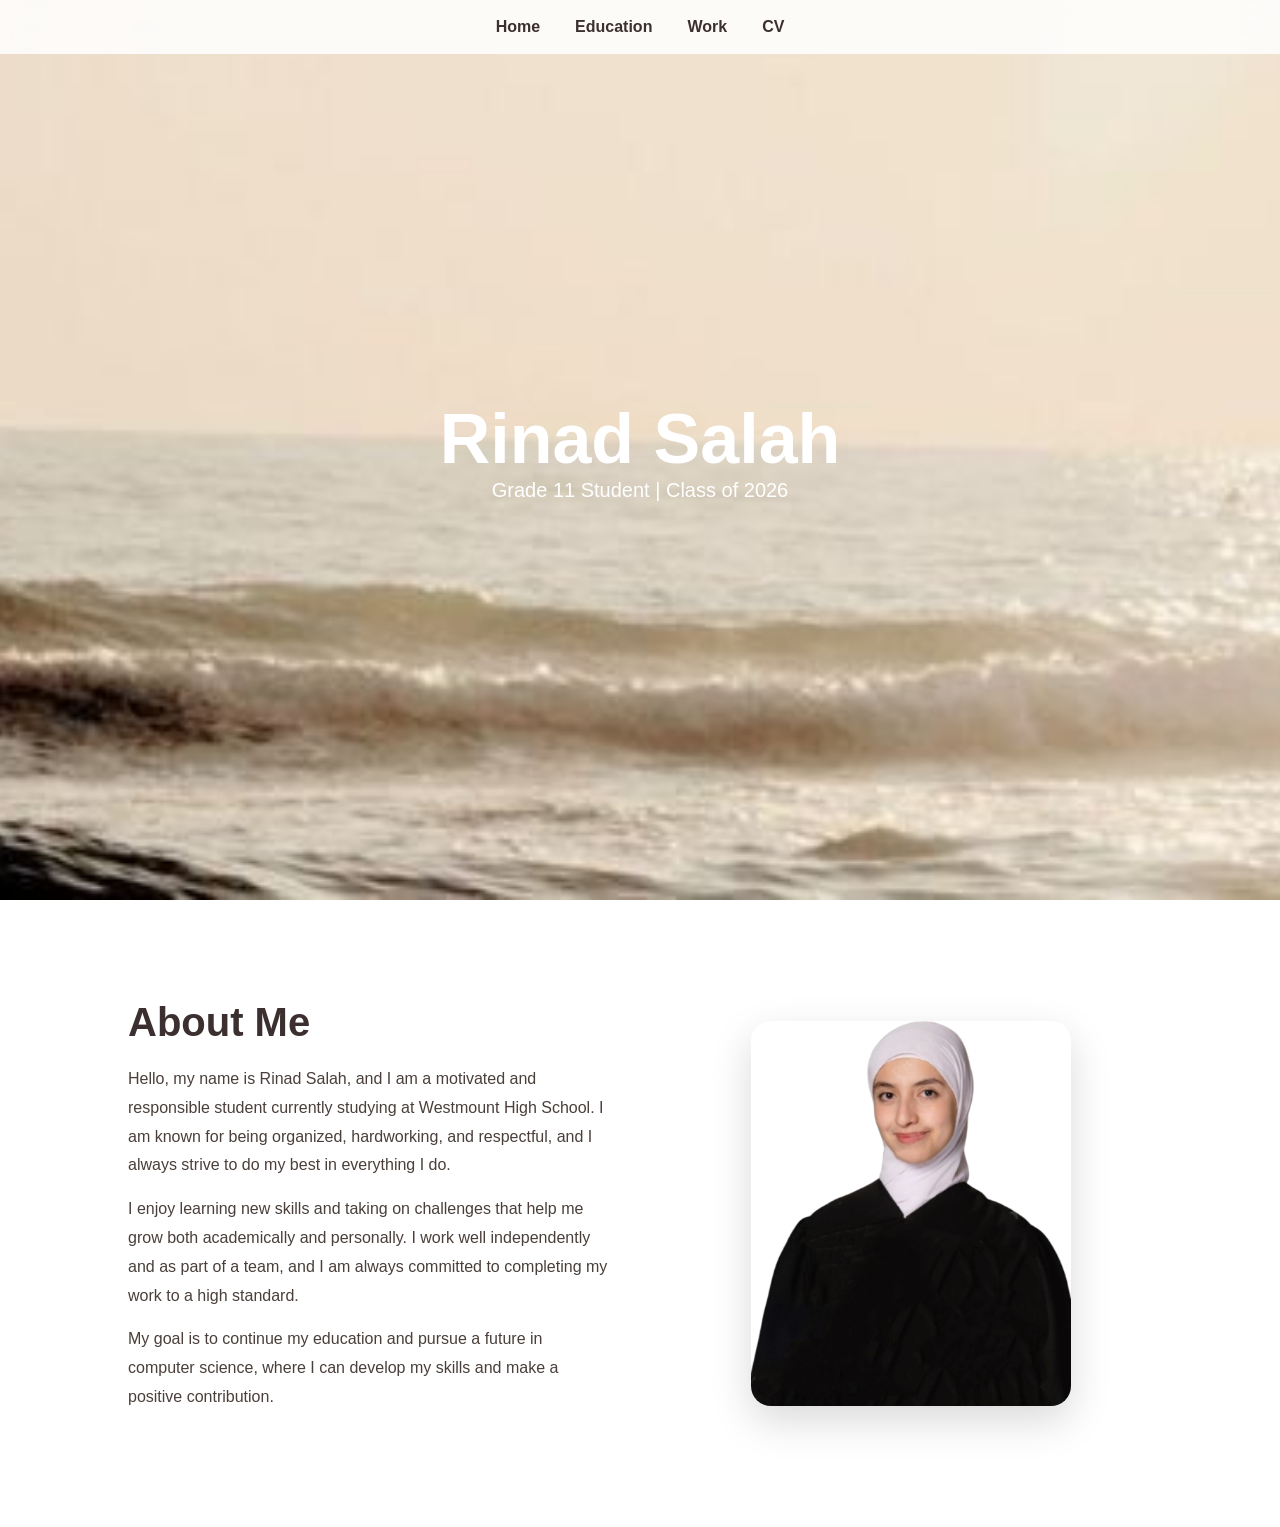
==== commit e1e0bab8: "Update index.html" ====
--- a/index.html
+++ b/index.html
@@ -53,3 +53,17 @@
 
 </body>
 </html>
+
+<script>
+const items = document.querySelectorAll('.reveal');
+
+const observer = new IntersectionObserver(entries => {
+entries.forEach(entry => {
+if(entry.isIntersecting){
+entry.target.classList.add('active');
+}
+});
+}, { threshold: 0.15 });
+
+items.forEach(el => observer.observe(el));
+</script>
--- a/style.css
+++ b/style.css
@@ -112,3 +112,184 @@
 border-radius:10px;
 text-decoration:none;
 }
+/* HOME ABOUT SECTION */
+.home-about{
+display:flex;
+justify-content:space-between;
+align-items:center;
+padding:100px 10%;
+gap:60px;
+background:#ffffff;
+animation: fadeUp 1s ease;
+}
+
+/* TEXT LEFT */
+.home-text{
+flex:1;
+max-width:600px;
+}
+
+.home-text h2{
+font-size:40px;
+color:#3b2f2f;
+margin-bottom:20px;
+}
+
+.home-text p{
+font-size:16px;
+line-height:1.8;
+color:#4a3f3a;
+margin-bottom:15px;
+}
+
+/* IMAGE RIGHT */
+.home-image{
+flex:1;
+display:flex;
+justify-content:center;
+}
+
+.home-image img{
+width:320px;
+border-radius:20px;
+box-shadow:0 15px 40px rgba(0,0,0,0.15);
+transition:0.4s;
+}
+
+.home-image img:hover{
+transform:scale(1.05);
+}
+html {
+scroll-behavior: smooth;
+}
+
+/* fade in page */
+body {
+animation: pageLoad 0.8s ease;
+}
+
+@keyframes pageLoad {
+from {
+opacity: 0;
+transform: translateY(10px);
+}
+to {
+opacity: 1;
+transform: translateY(0);
+}
+}
+
+/* smooth reveal for sections */
+.home-about,
+.hero,
+.edu-card,
+.card {
+opacity: 0;
+transform: translateY(30px);
+animation: fadeUp 1s ease forwards;
+}
+
+/* delay for nicer effect */
+.home-about {
+animation-delay: 0.2s;
+}
+
+.hero {
+animation-delay: 0.1s;
+}
+
+@keyframes fadeUp {
+to {
+opacity: 1;
+transform: translateY(0);
+}
+from {
+opacity: 0;
+transform: translateY(30px);
+}
+}
+
+/* hover smooth */
+img, .card, .edu-card {
+transition: all 0.4s ease;
+}
+
+/* PAGE TITLE */
+.page-title{
+text-align:center;
+font-size:42px;
+margin:120px 0 40px;
+color:#3b2f2f;
+}
+
+/* EDUCATION SECTION */
+.edu-section{
+padding:80px 10%;
+background:#f8f3ea;
+}
+
+/* FEATURED SCHOOL */
+.edu-card.highlight{
+display:flex;
+gap:25px;
+align-items:center;
+background:#fff7ec;
+border-left:6px solid #a67c52;
+padding:25px;
+border-radius:18px;
+margin-bottom:50px;
+}
+
+/* IMAGE */
+.edu-img img{
+width:200px;
+height:200px;
+object-fit:cover;
+border-radius:15px;
+box-shadow:0 10px 30px rgba(0,0,0,0.15);
+}
+
+/* TEXT */
+.edu-text h2{
+font-size:22px;
+color:#2f2a26;
+margin-bottom:10px;
+}
+
+.edu-text p{
+line-height:1.6;
+color:#4a3f3a;
+margin-bottom:10px;
+}
+
+/* TIMELINE */
+.timeline{
+border-left:3px solid #d8c3a5;
+padding-left:25px;
+margin-top:40px;
+}
+
+.edu-card{
+background:white;
+padding:20px;
+margin:25px 0;
+border-radius:15px;
+box-shadow:0 10px 25px rgba(0,0,0,0.08);
+transition:0.4s ease;
+}
+
+.edu-card:hover{
+transform:translateY(-5px);
+}
+
+/* 🔥 SCROLL ANIMATION */
+.reveal{
+opacity:0;
+transform:translateY(40px);
+transition:all 0.8s ease;
+}
+
+.reveal.active{
+opacity:1;
+transform:translateY(0);
+}
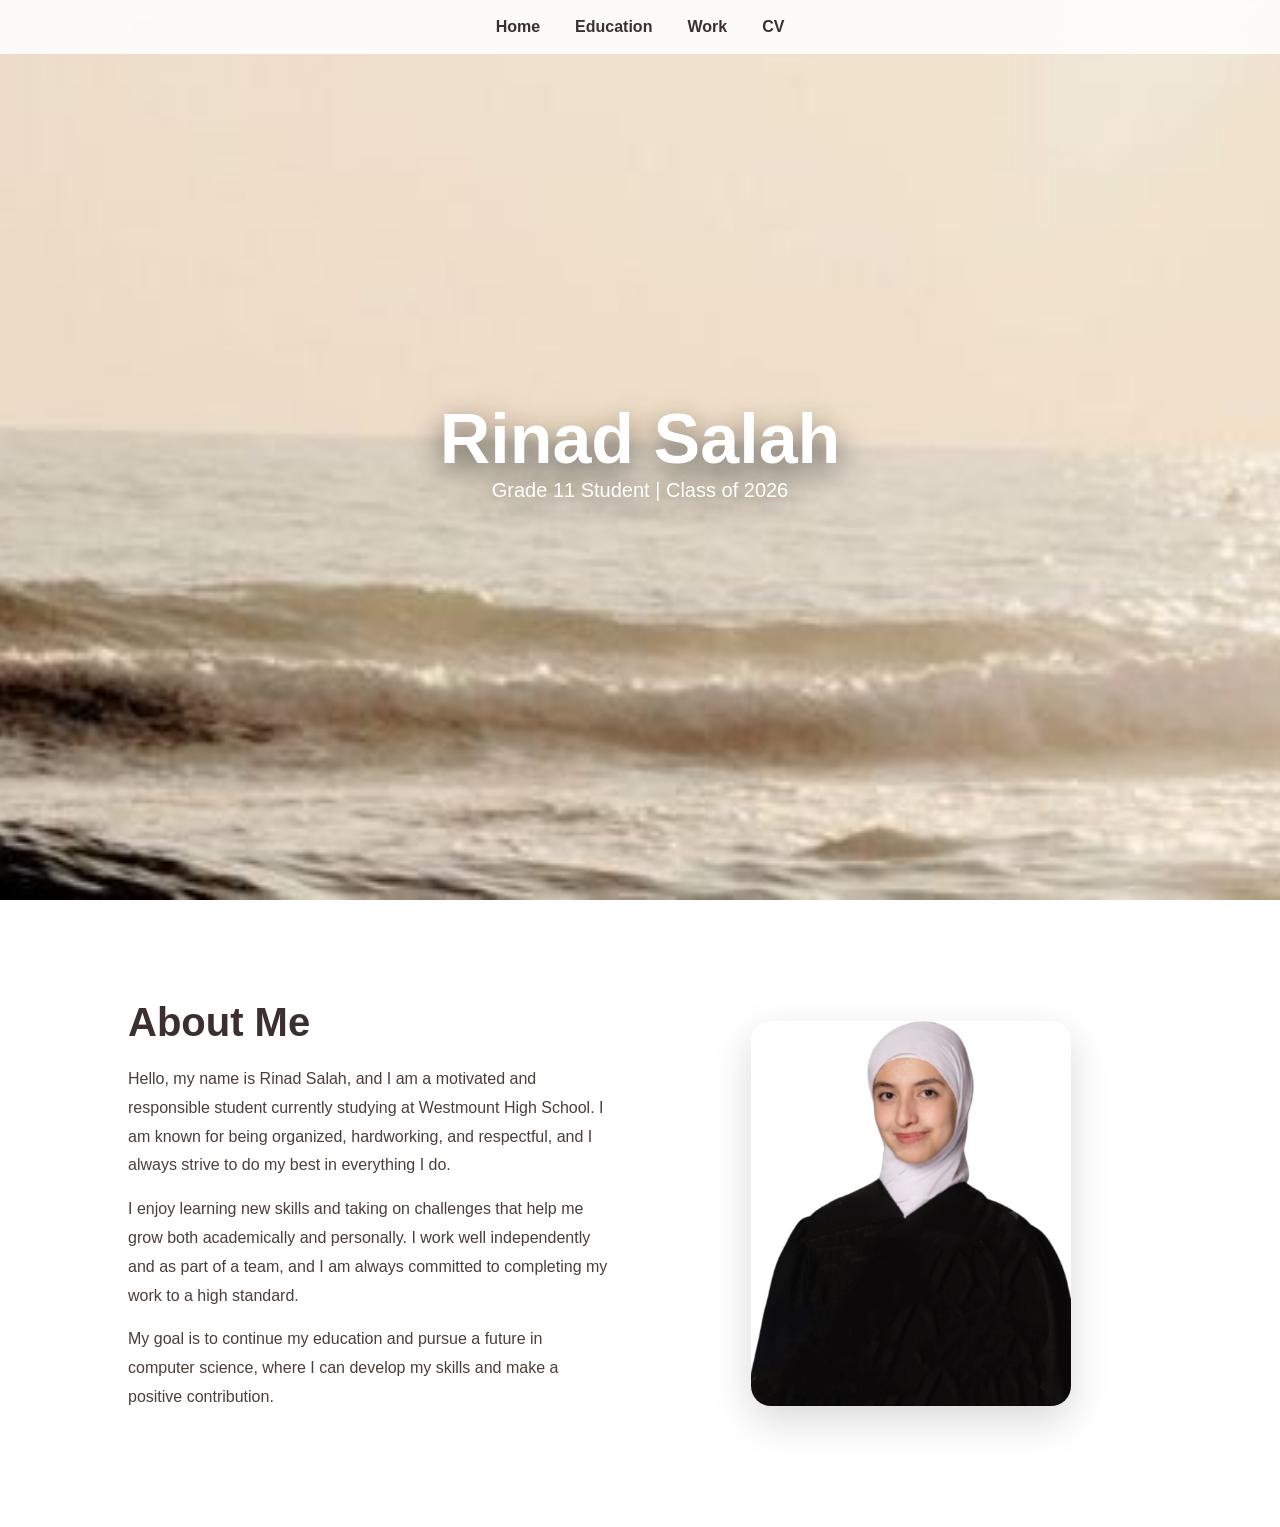
==== commit 01363bd0: "Update index.html" ====
--- a/index.html
+++ b/index.html
@@ -8,6 +8,9 @@
 </head>
 
 <body>
+  <head>
+    <meta name="viewport" content="width=device-width, initial-scale=1.0">
+  </head>
 
 <!-- NAV -->
 <nav>
@@ -67,3 +70,25 @@
 
 items.forEach(el => observer.observe(el));
 </script>
+
+<!-- باقي محتوى الصفحة -->
+
+<script>
+let lastScroll = 0;
+const nav = document.querySelector("nav");
+
+window.addEventListener("scroll", () => {
+  let currentScroll = window.pageYOffset;
+
+  if(currentScroll > lastScroll){
+    nav.style.top = "-80px";
+  } else {
+    nav.style.top = "0";
+  }
+
+  lastScroll = currentScroll;
+});
+</script>
+
+</body>
+</html>
--- a/style.css
+++ b/style.css
@@ -51,28 +51,55 @@
 font-size:20px;
 }
 
-/* ABOUT */
 .about{
-padding:100px;
-display:flex;
-gap:50px;
-align-items:center;
-background:white;
+  padding:100px;
+  display:flex;
+  gap:50px;
+  align-items:center;
+  justify-content:center;
+  background:white;
+  flex-wrap:wrap;
+  transition:0.5s ease;
 }
 
 .about img{
-width:300px;
-border-radius:20px;
+  width:300px;
+  max-width:100%;
+  border-radius:20px;
+  box-shadow:0 10px 25px rgba(0,0,0,0.15);
+  transition:0.4s ease;
+}
+
+.about img:hover{
+  transform:scale(1.05);
 }
 
 .about h2{
-font-size:40px;
-margin-bottom:20px;
+  font-size:40px;
+  margin-bottom:20px;
+  color:#3b2f2f;
 }
 
 .about p{
-line-height:1.8;
-font-size:17px;
+  line-height:1.8;
+  font-size:17px;
+  color:#444;
+  max-width:500px;
+}
+@media (max-width: 768px){
+
+  .about img{
+    width:220px;
+  }
+
+  .about h2{
+    font-size:28px;
+  }
+
+  .about p{
+    font-size:15px;
+    max-width:100%;
+  }
 }
 
 /* SECTIONS */
@@ -293,3 +320,292 @@
 opacity:1;
 transform:translateY(0);
 }
+.work-page{
+  padding:120px 10%;
+  background:#f8f3ea;
+  animation:fadeUp 0.8s ease;
+}
+
+/* TOP CURRENT SECTION */
+.work-current{
+  background:white;
+  padding:30px;
+  border-radius:20px;
+  box-shadow:0 10px 30px rgba(0,0,0,0.08);
+  margin-bottom:60px;
+  animation:fadeUp 1s ease;
+  transition:0.4s;
+}
+
+/* FILE GRID */
+.file-grid{
+  display:grid;
+  grid-template-columns:repeat(auto-fit,minmax(220px,1fr));
+  gap:20px;
+  margin-top:20px;
+}
+
+/* FILE BOX */
+.file-box{
+  background:#fff7ec;
+  padding:15px;
+  border-radius:15px;
+  border-left:4px solid #a67c52;
+  transition:0.4s ease;
+}
+
+.file-box:hover{
+  transform:translateY(-6px);
+  box-shadow:0 10px 20px rgba(0,0,0,0.1);
+}
+
+.file-box h3{
+  color:#3b2f2f;
+  margin-bottom:8px;
+}
+
+.file-box p{
+  font-size:13px;
+  color:#5a4742;
+  margin-bottom:10px;
+}
+
+/* BUTTON */
+.file-box a{
+  display:inline-block;
+  padding:8px 12px;
+  background:#3b2f2f;
+  color:white;
+  border-radius:10px;
+  text-decoration:none;
+  transition:0.3s;
+}
+
+.file-box a:hover{
+  background:#5a4742;
+  transform:scale(1.05);
+}
+
+/* TIMELINE CARDS */
+.timeline{
+  display:flex;
+  flex-direction:column;
+  gap:25px;
+}
+
+.work-card{
+  background:white;
+  padding:20px;
+  border-radius:18px;
+  box-shadow:0 10px 25px rgba(0,0,0,0.08);
+  transition:0.4s ease;
+}
+
+.work-card:hover{
+  transform:translateY(-6px);
+}
+
+.work-banner{
+  width:100%;
+  margin-top:80px;
+  margin-bottom:30px;
+  animation:fadeUp 0.8s ease;
+}
+
+.work-banner img{
+  width:100%;
+  height:300px;
+  object-fit:cover;
+  border-radius:20px;
+  box-shadow:0 10px 30px rgba(0,0,0,0.15);
+}
+.cv-section{
+padding:120px 10%;
+background:linear-gradient(135deg,#f3e9dc,#fffaf3);
+}
+
+/* TITLE */
+.cv-title{
+text-align:center;
+font-size:45px;
+font-weight:900;
+margin-bottom:50px;
+color:#3b2f2f;
+animation:fadeUp 0.8s ease;
+}
+
+/* CONTAINER */
+.cv-container{
+max-width:800px;
+margin:auto;
+background:white;
+padding:40px;
+border-radius:20px;
+box-shadow:0 10px 30px rgba(0,0,0,0.08);
+animation:fadeUp 1s ease;
+}
+
+/* HEADER */
+.cv-header{
+text-align:center;
+margin-bottom:30px;
+}
+
+.cv-header h2{
+font-size:32px;
+font-weight:900;
+color:#2f2a26;
+}
+
+.cv-header p{
+color:#7a6a5f;
+}
+
+/* BLOCK */
+.cv-block{
+margin-top:30px;
+padding-left:15px;
+border-left:4px solid #d6c2a8;
+transition:0.3s;
+}
+
+.cv-block:hover{
+transform:translateX(5px);
+border-left:4px solid #3b2f2f;
+}
+
+.cv-block h3{
+margin-bottom:10px;
+font-weight:800;
+color:#3b2f2f;
+}
+
+/* LIST */
+.cv-block ul{
+padding-left:20px;
+}
+
+.cv-block li{
+margin-bottom:8px;
+line-height:1.7;
+color:#444;
+}
+
+/* DOWNLOAD */
+.cv-download{
+text-align:center;
+margin-top:40px;
+}
+
+.cv-download a{
+background:#3b2f2f;
+color:white;
+padding:12px 25px;
+border-radius:12px;
+text-decoration:none;
+font-weight:700;
+transition:0.3s;
+}
+
+.cv-download a:hover{
+background:#5a4742;
+transform:scale(1.1);
+}
+/* SCROLL REVEAL */
+.reveal{
+  opacity:0;
+  transform: translateY(40px);
+  transition: all 0.8s ease;
+}
+
+.reveal.active{
+  opacity:1;
+  transform: translateY(0);
+}
+
+/* ===== RESPONSIVE DESIGN ===== */
+
+/* Tablets */
+@media (max-width: 1024px) {
+
+  .hero h1{
+    font-size:50px;
+  }
+
+  .about{
+    flex-direction:column;
+    text-align:center;
+    padding:60px 20px;
+  }
+
+  .about img{
+    width:250px;
+  }
+
+  .cv-container{
+    padding:25px;
+  }
+}
+
+/* Phones */
+@media (max-width: 768px) {
+
+  nav{
+    flex-wrap:wrap;
+    gap:15px;
+    padding:10px;
+  }
+
+  .hero h1{
+    font-size:38px;
+  }
+
+  .hero p{
+    font-size:16px;
+  }
+
+  .about{
+    flex-direction:column;
+    padding:40px 15px;
+  }
+
+  .about img{
+    width:200px;
+  }
+
+  .school, .card, .edu-card{
+    padding:15px;
+  }
+
+  .cv-container{
+    padding:20px;
+  }
+}
+
+/* Small phones */
+@media (max-width: 480px) {
+
+  .hero h1{
+    font-size:30px;
+  }
+
+  nav a{
+    font-size:14px;
+  }
+
+  .about p{
+    font-size:14px;
+    line-height:1.6;
+  }
+}
+.hero{
+  height:100vh;
+  background:url("banner.jpg") center/cover no-repeat fixed;
+  display:flex;
+  flex-direction:column;
+  justify-content:center;
+  align-items:center;
+  text-align:center;
+  color:white;
+  text-shadow:0 10px 30px rgba(0,0,0,0.6);
+}
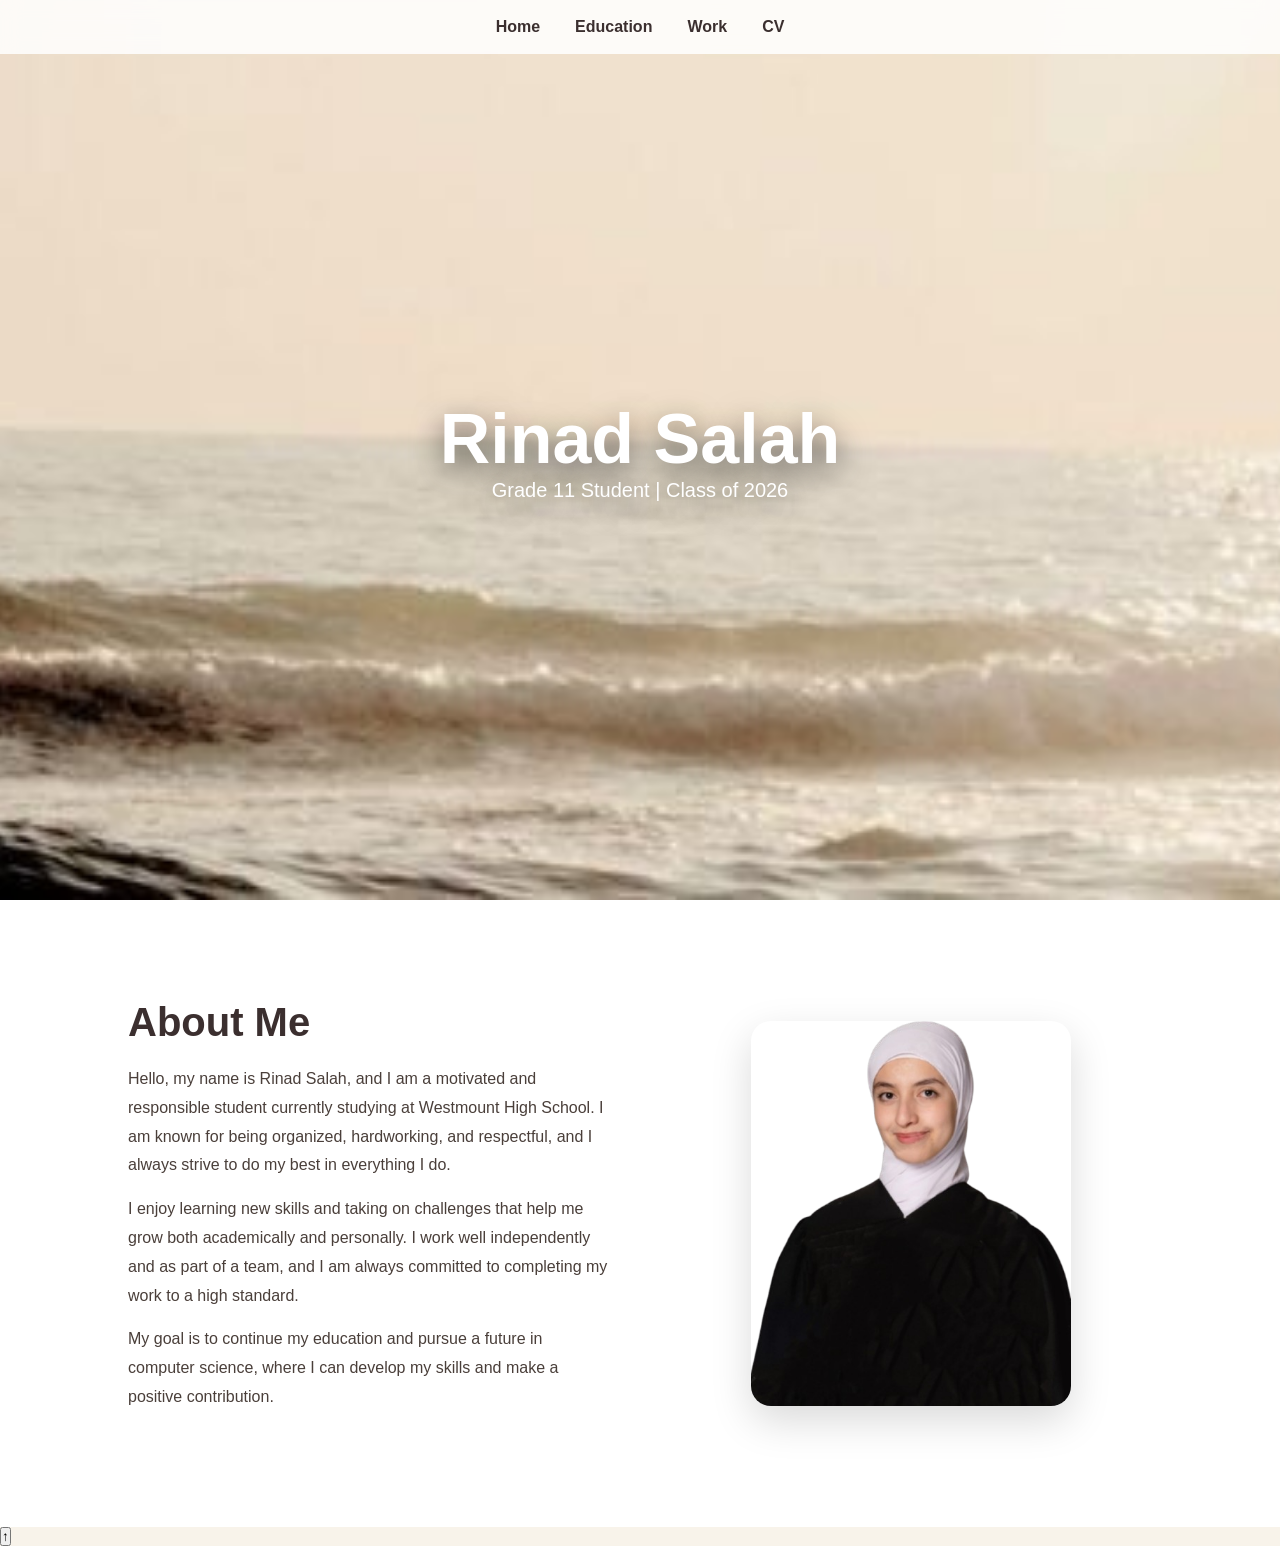
==== commit 27ac2533: "Update index.html" ====
--- a/index.html
+++ b/index.html
@@ -92,3 +92,4 @@
 
 </body>
 </html>
+<button id="topBtn">↑</button>
